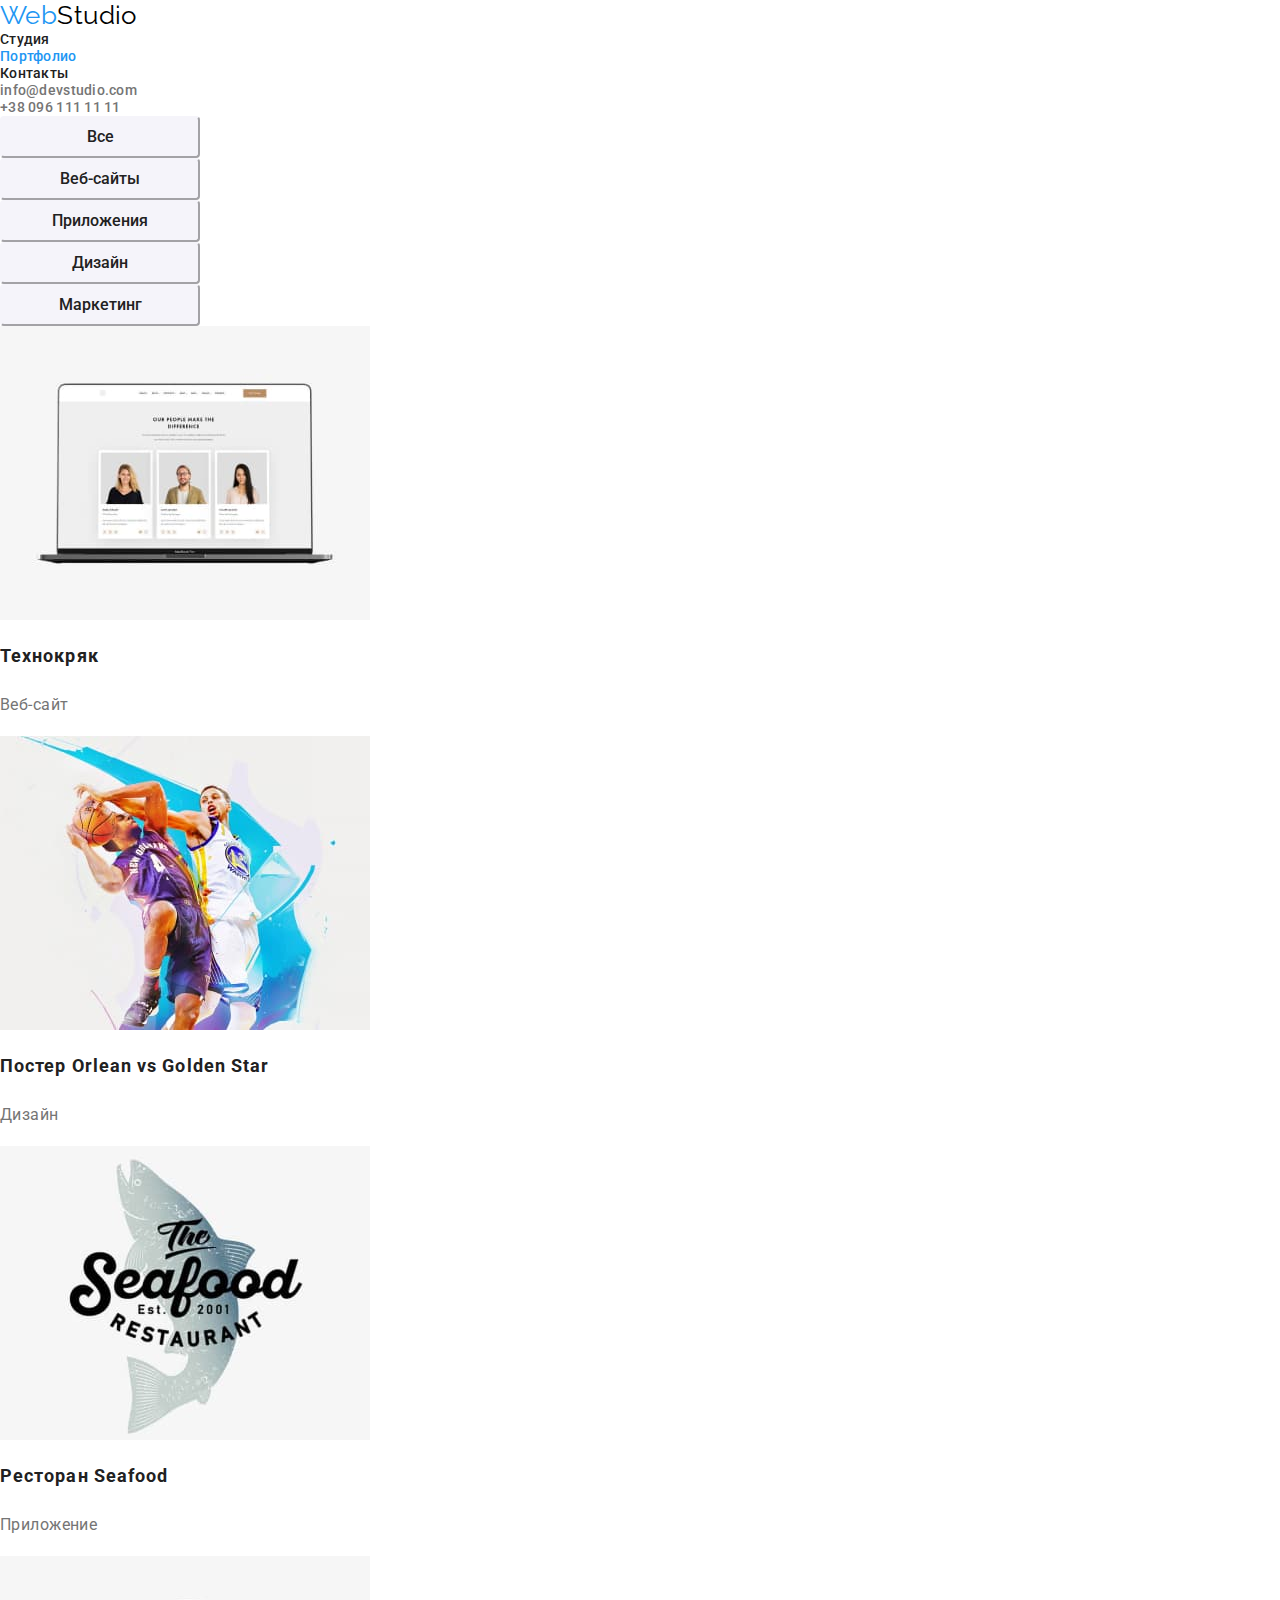
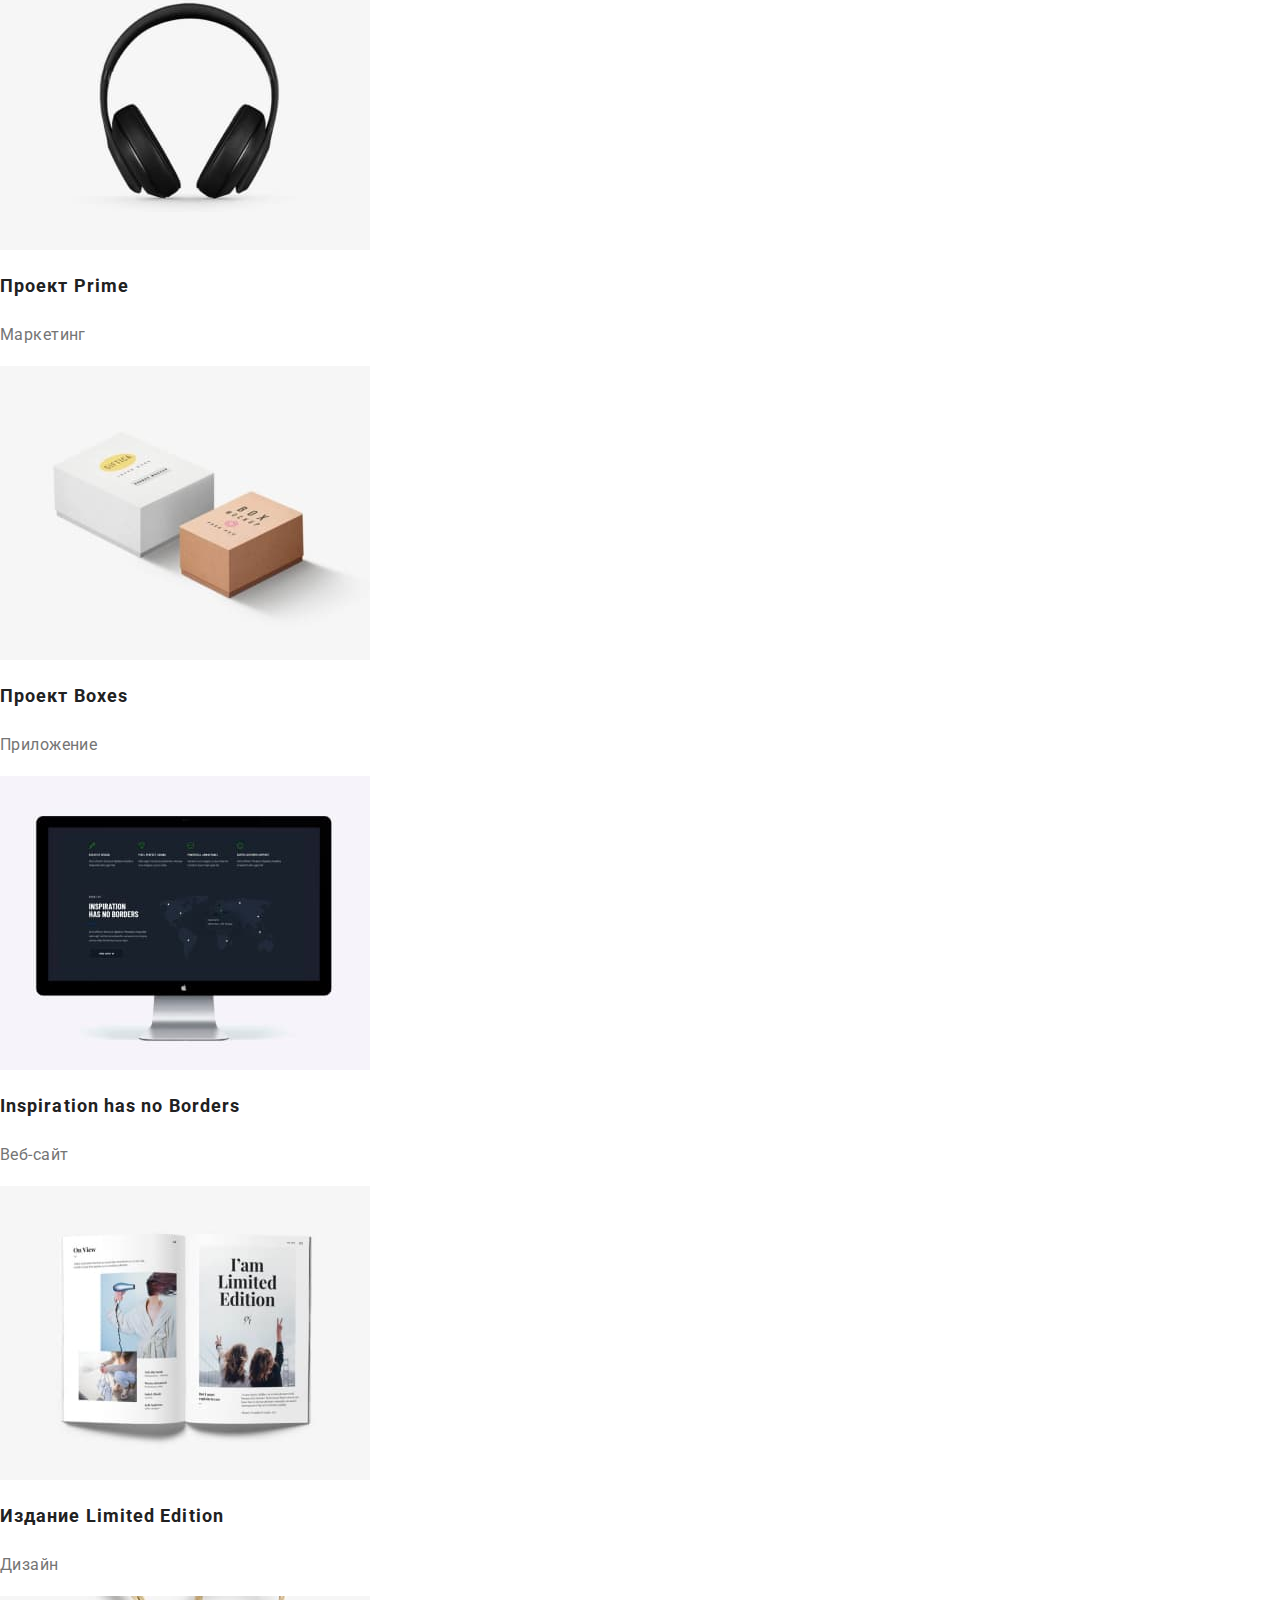
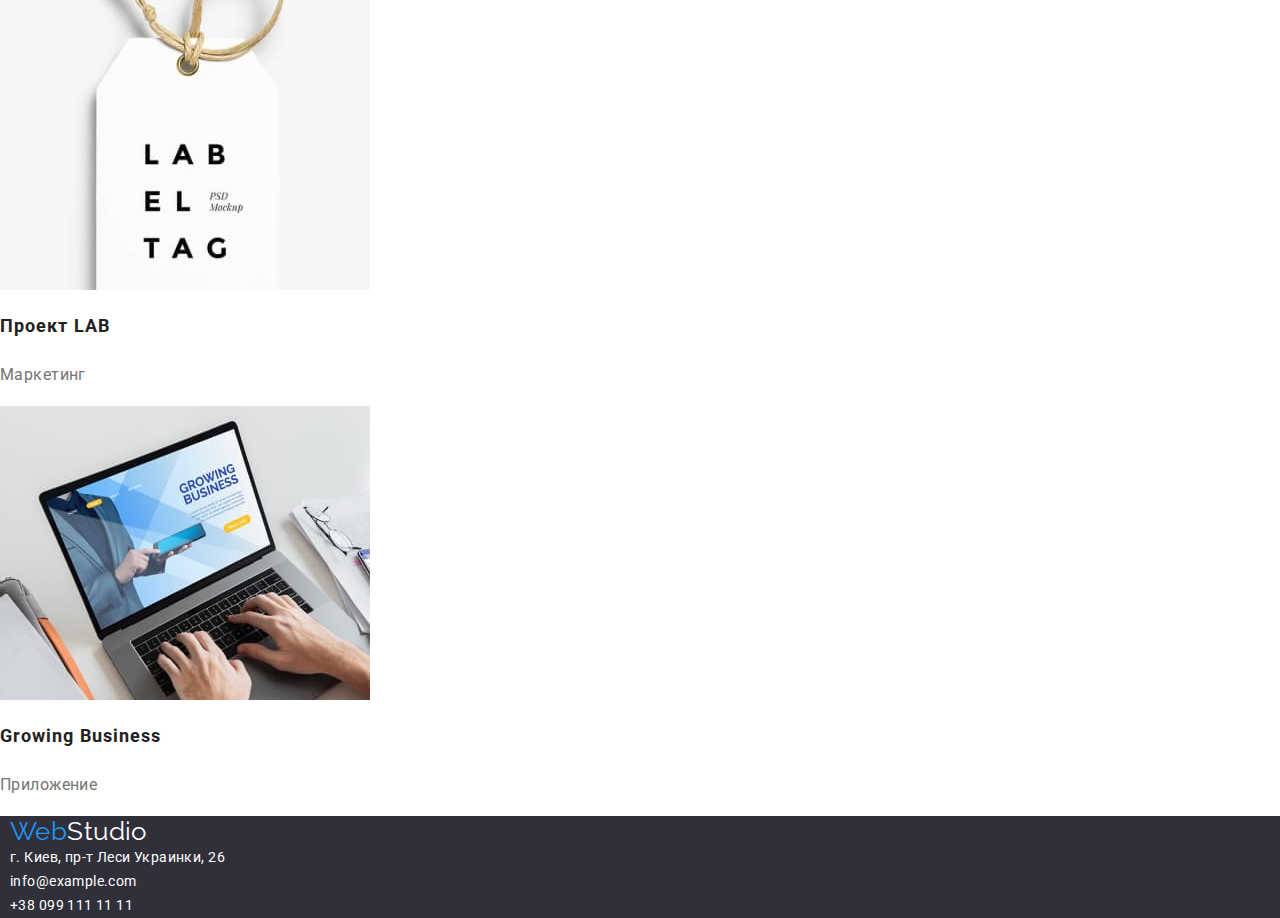
==== portfolio.html @ 4008ea49 "margin padding" ====
<!DOCTYPE html>
<html lang="ru">
<head>
    <meta charset="UTF-8">
    <meta http-equiv="X-UA-Compatible" content="IE=edge">
    <meta name="viewport" content="width=device-width, initial-scale=1.0">
    <title>Document</title>
    <link href="https://fonts.googleapis.com/css2?family=Raleway:wght@700&family=Roboto:wght@400;500;700;900&display=swap"
        rel="stylesheet">
    <link rel="stylesheet" href="https://cdnjs.cloudflare.com/ajax/libs/modern-normalize/1.0.0/modern-normalize.min.css">
    <link rel="stylesheet" href="./css/styles.css">
</head>
<body>
    <!-- Header section -->
<header>
    <nav class="header">
        <a class="logo" href="index.html">Web<span class="studio-style">Studio</span></a>
        <ul class="nav-site">
            <li>
                <a class="link" href="./index.html">Студия</a>
            </li>
            <li>
                <a class="link current" href="./portfolio.html">Портфолио</a>
            </li>
            <li>
                <a class="link" href="">Контакты</a>
            </li>
        </ul>
    </nav>
    <ul class="nav-contact">
        <li>
            <a class="email" href="mailto:info@devstudio.com">info@devstudio.com</a>
        </li>
        <li>
            <a class="tel" href="tel:+380961111111">+38 096 111 11 11</a>
        </li>
    </ul>


</header>

    <!-- Main content section -->
    <main>
        <section>
        <h1 hidden> Наши проекты</h1>  
        <ul>
            <li>
                <button type="button" class="button-port"> Все </button>
            </li>
            <li>
                <button type="button" class="button-port"> Веб-сайты </button>
            </li>
            <li> 
                <button type="button" class="button-port"> Приложения </button>
            </li>
            <li>
                 <button type="button" class="button-port"> Дизайн </button>
            </li>
            <li> <button type="button" class="button-port"> Маркетинг </button>
            </li>
        </ul>

        <ul class="projects">
            <li>
                <a href="">
                    <img src="./images/portfolio1.jpg" alt="веб-сайт технокряк" width="370">
                    <h2 class="port-title">Технокряк</h2>
                    <p class="port-text">Веб-сайт</p>
                </a>
            </li>
            <li>
                <a href="">
                    <img src="./images/portfolio2.jpg" alt="дизайн постера" width="370">
                    <h2 class="port-title">Постер <span lang="en"> Orlean vs Golden Star </span></h2>
                    <p class="port-text">Дизайн</p>
                </a>
            </li>
            <li>
               <a href="">
                    <img src="./images/portfolio3.jpg" alt="приложение ресторана" width="370">
                    <h2 class="port-title">Ресторан <span lang="en">Seafood</span></h2>
                    <p class="port-text">Приложение</p>
               </a>
            </li>
            <li>
                <a href="">
                    <img src="./images/portfolio4.jpg" alt="проект прайм" width="370">
                    <h2 class="port-title">Проект <span lang="en">Prime</span></h2>
                    <p class="port-text">Маркетинг</p>
                </a>
            </li>
            <li>
                <a href="">
                    <img src="./images/portfolio5.jpg" alt="приложение проект боксес" width="370">
                    <h2 class="port-title">Проект <span lang="en">Boxes</span> </h2>
                    <p class="port-text">Приложение</p>
                </a>
            </li>
            <li>
              <a href="">
                    <img src="./images/portfolio6.jpg" alt="веб-сайт" width="370">
                    <h2 class="port-title" lang="en">Inspiration has no Borders</h2>
                    <p class="port-text">Веб-сайт</p>
              </a>
            </li>
            <li>
               <a href="">
                    <img src="./images/portfolio7.jpg" alt="дизайн издание" width="370">
                    <h2 class="port-title">Издание <span lang="en">Limited Edition</span></h2>
                    <p class="port-text">Дизайн</p>
               </a>
            </li>
            <li>
                <a href="">
                            <img src="./images/portfolio8.jpg" alt="маркетинг проект лаб" width="370">
                            <h2 class="port-title">Проект <span lang="en">LAB</span></h2>
                            <p class="port-text">Маркетинг</p>
                </a>
            </li>
            <li>
                <a href="">
                    <img src="./images/portfolio9.jpg" alt="приложение" width="370">
                    <h2 class="port-title" lang="en">Growing Business</h2>
                    <p class="port-text">Приложение</p>
                </a>
            </li>
        </ul>
        </section>

    </main>

    <!-- Footer section -->
<footer class="footer-section">
    <a class="logo" href="index.html">Web<span class="studio-style">Studio</span></a>

    <address class="address">
        <ul class="address-list">
            <li>
                <a href="https://goo.gl/maps/Qix8SAgsikwh32vZ7" class="address-offline" target="_blank"
                    rel="noreferrer noopener">
                    г. Киев, пр-т Леси Украинки, 26</a>
            </li>
            <li>
                <a href="mailto:info@example.com" class="address-email">info@example.com</a>
            </li>
            <li>
                <a href="tel:+380991111111" class="address-tel">+38 099 111 11 11</a>
            </li>
        </ul>
    </address>
</footer>

</body>
</html>
---- css/styles.css ----
/* цвет контента 757575 */
/* цвет заголовков 212121 */
/* цвет фона команды F5F4FA */
/* синий 2196F3 */
/* герой 2F303A */
/* лого 000000 */

:root {
  --title-text-colour: #212121;
  --primary-text-colour: #757575;
  --accent-colour: #2196f3;
  --background-color: white;
  --studio-stile-color: black;
  --section-backgroun-colour: #2f303a;
  --text-white-accent-colour: #ffffff;
  --button-background-colour: #f5f4fa;
}

ul {
  list-style: none;
  padding: 0;
  margin: 0;
}
body {
  margin: 0;
  background-color: var(--background-color);
  color: var(--primary-text-colour);
  font-family: 'Roboto', sans-serif;
  font-size: 14px;
  letter-spacing: 0.03em;
}

/* Logo */
.container {
  outline: 2px solid yellowgreen;
  width: 1230px;
  margin: 0 auto;
}
.logo {
  color: var(--accent-colour);
  font-family: Raleway;
  font-size: 26px;
  line-height: 1.19;
  text-decoration: none;
}

.header .studio-style {
  color: var(--studio-stile-color);
}

/* Navigation */

.nav-site .link {
  color: var(--title-text-colour);
  font-weight: 500;
  line-height: 1.14;
  letter-spacing: 0.02em;
  text-decoration: none;
}

.nav-site .link:hover,
.nav-site .link:focus {
  color: var(--accent-colour);
}

.nav-contact .email,
.nav-contact .tel {
  color: var(--primary-text-colour);
  font-weight: 500;
  line-height: 1.14;
  letter-spacing: 0.02em;
  text-decoration: none;
}
.nav-contact .email:hover,
.nav-contact .email:focus {
  color: var(--accent-colour);
}
.nav-contact .tel:hover,
.nav-contact .tel:focus {
  color: var(--accent-colour);
}

.nav-site .link.current {
  color: var(--accent-colour);
}
/* Hero section */
.hero-section {
  background-color: #2f303a;
  text-align: center;

  outline: 1px solid red;
}
.hero-title {
  color: var(--text-white-accent-colour);
  font-weight: 900;
  font-size: 44px;
  line-height: 1.36;
  text-align: center;
  letter-spacing: 0.06em;
  text-transform: uppercase;

  margin-top: 0;
  margin-bottom: 40px;
}

/* Main content */
.section-title {
  color: var(--title-text-colour);
  font-size: 36px;
  line-height: 1.17;
  text-align: center;

  margin-top: 0;
  margin-bottom: 50px;
}
.preferences-list .content-title {
  color: var(--title-text-colour);
  line-height: 1.14;
  text-transform: uppercase;

  margin-bottom: 10;
  margin-top: 0;
}
.preferences-list .text {
  line-height: 1.71;
  margin-bottom: 0px;
  margin-top: 0;
}

/* Our team */
.team-name {
  color: var(--title-text-colour);
  font-weight: 500;
  font-size: 16px;
  line-height: 1.19;
  text-align: center;

  margin-top: 30px;
  margin-bottom: 0;
}
.position {
  font-size: 16px;
  line-height: 1.19;
  text-align: center;

  margin-top: 10px;
  margin-bottom: 0;
}

/* Footer */
.footer-section {
  background-color: var(--section-backgroun-colour);
  padding-left: 10px;
}

.address-offline,
.address-email,
.address-tel {
  font-style: normal;
  color: var(--text-white-accent-colour);
  line-height: 1.71;
}
.footer-section .studio-style {
  color: var(--text-white-accent-colour);
}
.address-offline,
.address-tel,
.address-email {
  text-decoration: none;
}
.address-offline:hover,
.address-offline:focus {
  color: var(--accent-colour);
}
.address-tel:hover,
.address-tel:focus {
  color: var(--accent-colour);
}
.address-email:hover,
.address-email:focus {
  color: var(--accent-colour);
}

/* Buttons */

.button {
  color: var(--text-white-accent-colour);
  background-color: var(--accent-colour);
  font-weight: bold;
  font-size: 16px;
  line-height: 1.88;
  cursor: pointer;

  display: inline-block;
  border-radius: 4px;
  padding: 10px 32px;
  min-width: 200px;
  text-align: center;
  /* border */
}

.button-port {
  color: var(--title-text-colour);
  background-color: var(--button-background-colour);
  font-weight: 500;
  font-size: 16px;
  line-height: 1.63;
  cursor: pointer;

  display: inline-block;
  border-radius: 4px;
  padding: 6px 22px;
  min-width: 200px;
  text-align: center;
  border-color: var(--button-background-colour);
}
.button-port:hover,
.button-port:focus {
  background-color: var(--accent-colour);
  color: var(--text-white-accent-colour);
}
/* portfolio */
.port-title {
  color: var(--title-text-colour);
  font-weight: 700;
  font-size: 18px;
  line-height: 2;
  letter-spacing: 0.06em;
}
.projects p {
  font-size: 16px;
  line-height: 1.87;
  color: var(--primary-text-colour);
}

.projects a {
  text-decoration: none;
}
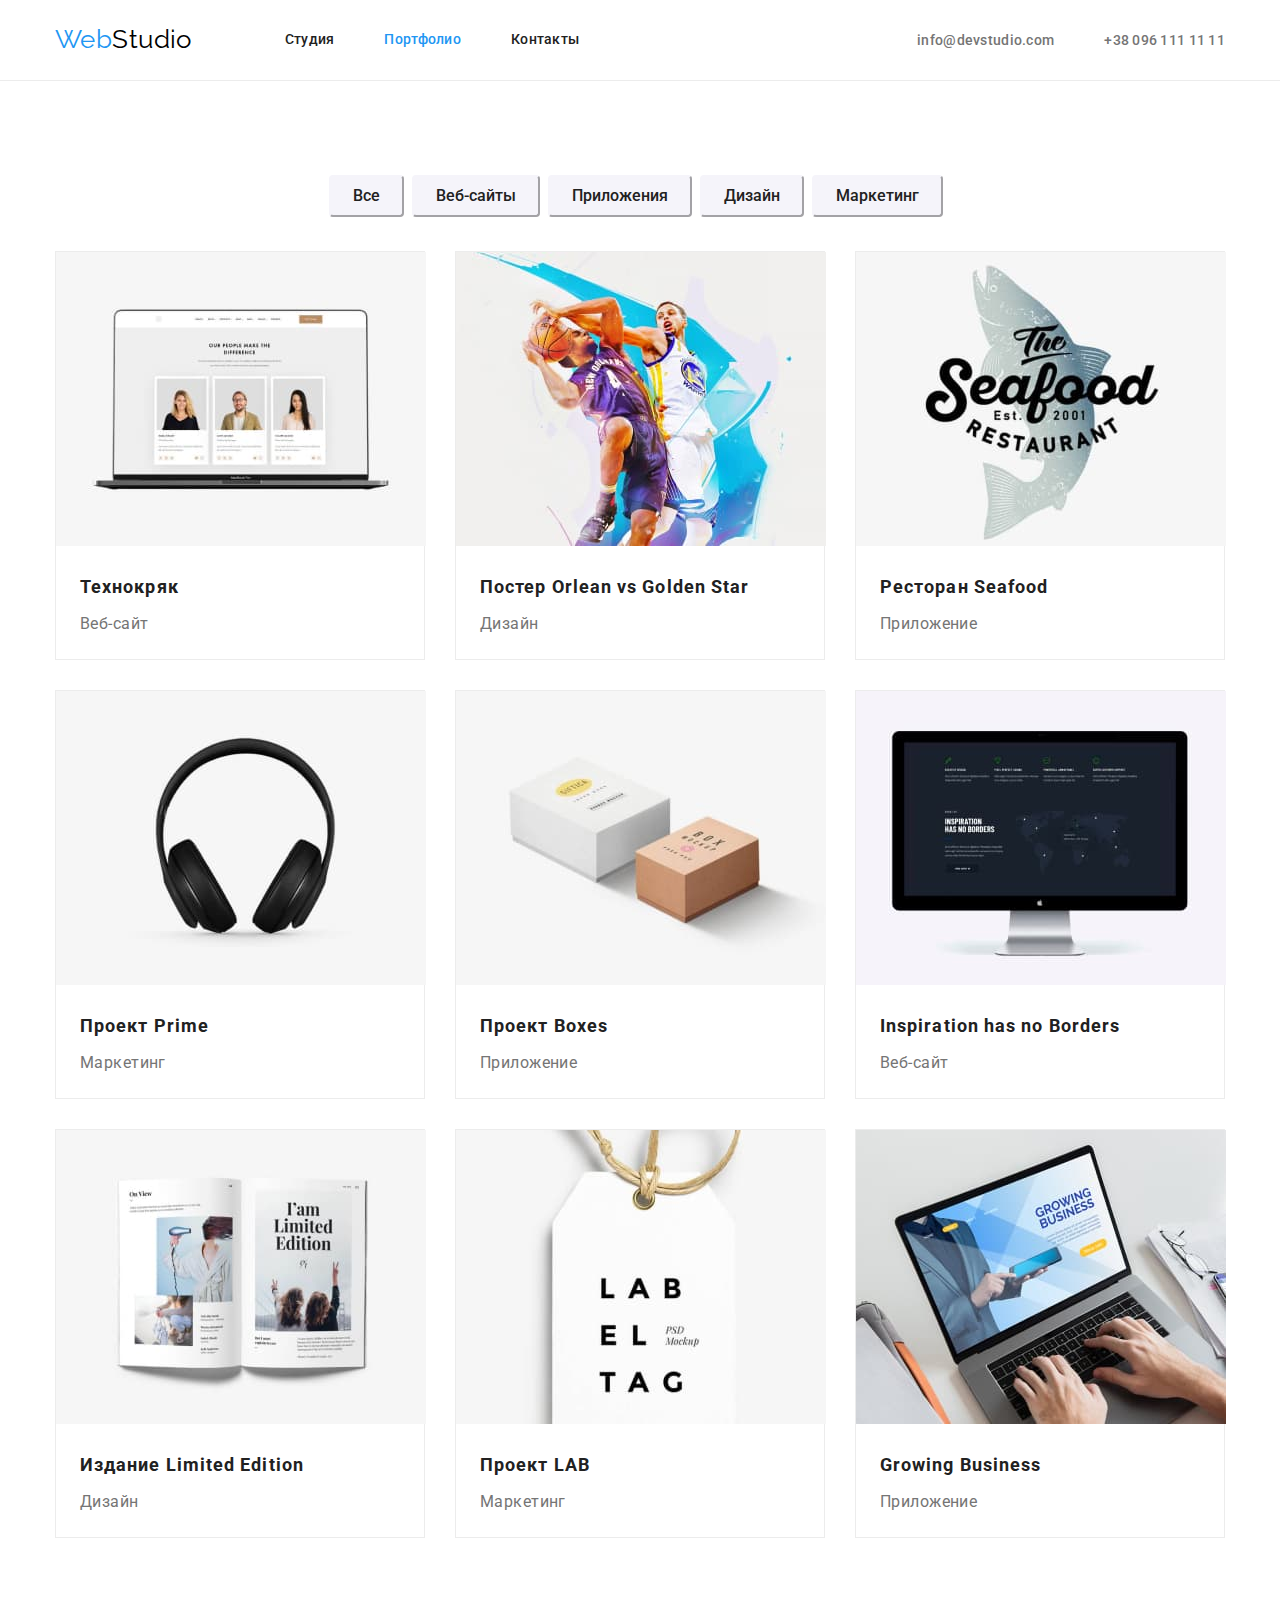
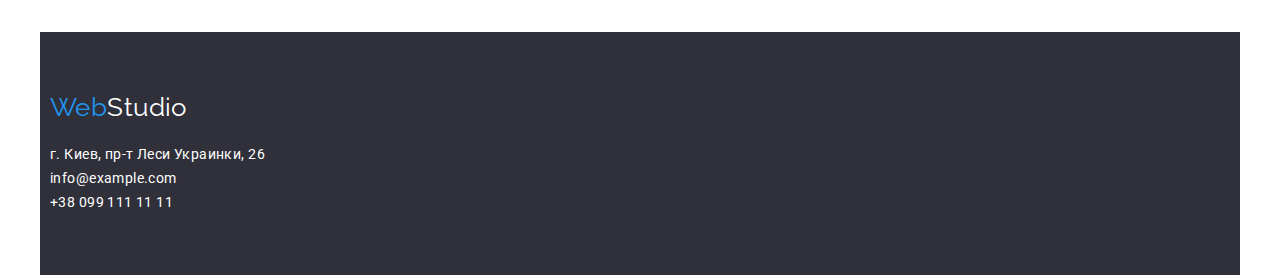
==== commit 0e92482f: "final" ====
--- a/portfolio.html
+++ b/portfolio.html
@@ -13,37 +13,39 @@
 <body>
     <!-- Header section -->
 <header>
-    <nav class="header">
-        <a class="logo" href="index.html">Web<span class="studio-style">Studio</span></a>
-        <ul class="nav-site">
+    <div class="container main-nav">
+        <nav class="header">
+            <a class="logo-header" href="index.html">Web<span class="studio-style">Studio</span></a>
+            <ul class="nav-site">
+                <li class="item">
+                    <a class="link " href="./index.html">Студия</a>
+                </li>
+                <li class="item">
+                    <a class="link current" href="./portfolio.html">Портфолио</a>
+                </li>
+                <li class="item">
+                    <a class="link" href="">Контакты</a>
+                </li>
+            </ul>
+        </nav>
+
+        <ul class="nav-contact">
             <li>
-                <a class="link" href="./index.html">Студия</a>
+                <a class="nav-contact-item email" href="mailto:info@devstudio.com">info@devstudio.com</a>
             </li>
             <li>
-                <a class="link current" href="./portfolio.html">Портфолио</a>
-            </li>
-            <li>
-                <a class="link" href="">Контакты</a>
+                <a class="nav-contact-item tel" href="tel:+380961111111">+38 096 111 11 11</a>
             </li>
         </ul>
-    </nav>
-    <ul class="nav-contact">
-        <li>
-            <a class="email" href="mailto:info@devstudio.com">info@devstudio.com</a>
-        </li>
-        <li>
-            <a class="tel" href="tel:+380961111111">+38 096 111 11 11</a>
-        </li>
-    </ul>
+    </div>
+</header>
 
-
-</header>
 
     <!-- Main content section -->
     <main>
         <section>
-        <h1 hidden> Наши проекты</h1>  
-        <ul>
+        <h1 class="projects-section"> Наши проекты</h1>  
+        <ul class="filter-list container">
             <li>
                 <button type="button" class="button-port"> Все </button>
             </li>
@@ -60,68 +62,86 @@
             </li>
         </ul>
 
-        <ul class="projects">
-            <li>
+        <ul class="projects container">
+            <li class="projects-item">
                 <a href="">
                     <img src="./images/portfolio1.jpg" alt="веб-сайт технокряк" width="370">
-                    <h2 class="port-title">Технокряк</h2>
-                    <p class="port-text">Веб-сайт</p>
+                    <div class="projects-card">
+                        <h2 class="port-title">Технокряк</h2>
+                        <p class="port-text">Веб-сайт</p>
+                    </div>
                 </a>
             </li>
-            <li>
+            <li class="projects-item">
                 <a href="">
                     <img src="./images/portfolio2.jpg" alt="дизайн постера" width="370">
-                    <h2 class="port-title">Постер <span lang="en"> Orlean vs Golden Star </span></h2>
-                    <p class="port-text">Дизайн</p>
+                    <div class="projects-card">
+                        <h2 class="port-title">Постер <span lang="en"> Orlean vs Golden Star </span></h2>
+                        <p class="port-text">Дизайн</p>
+                    </div>
                 </a>
             </li>
-            <li>
+            <li class="projects-item">
                <a href="">
                     <img src="./images/portfolio3.jpg" alt="приложение ресторана" width="370">
-                    <h2 class="port-title">Ресторан <span lang="en">Seafood</span></h2>
-                    <p class="port-text">Приложение</p>
+                   <div class="projects-card">
+                        <h2 class="port-title">Ресторан <span lang="en">Seafood</span></h2>
+                        <p class="port-text">Приложение</p>
+                   </div>
                </a>
             </li>
-            <li>
+            <li class="projects-item">
                 <a href="">
                     <img src="./images/portfolio4.jpg" alt="проект прайм" width="370">
-                    <h2 class="port-title">Проект <span lang="en">Prime</span></h2>
-                    <p class="port-text">Маркетинг</p>
+                    <div class="projects-card">
+                        <h2 class="port-title">Проект <span lang="en">Prime</span></h2>
+                        <p class="port-text">Маркетинг</p>
+                    </div>
                 </a>
             </li>
-            <li>
+            <li class="projects-item">
                 <a href="">
                     <img src="./images/portfolio5.jpg" alt="приложение проект боксес" width="370">
-                    <h2 class="port-title">Проект <span lang="en">Boxes</span> </h2>
-                    <p class="port-text">Приложение</p>
+                    <div class="projects-card">
+                        <h2 class="port-title">Проект <span lang="en">Boxes</span> </h2>
+                        <p class="port-text">Приложение</p>
+                    </div>
                 </a>
             </li>
-            <li>
+            <li class="projects-item">
               <a href="">
                     <img src="./images/portfolio6.jpg" alt="веб-сайт" width="370">
-                    <h2 class="port-title" lang="en">Inspiration has no Borders</h2>
-                    <p class="port-text">Веб-сайт</p>
+                    <div class="projects-card">
+                        <h2 class="port-title" lang="en">Inspiration has no Borders</h2>
+                        <p class="port-text">Веб-сайт</p>
+                    </div>
               </a>
             </li>
-            <li>
+            <li class="projects-item">
                <a href="">
                     <img src="./images/portfolio7.jpg" alt="дизайн издание" width="370">
-                    <h2 class="port-title">Издание <span lang="en">Limited Edition</span></h2>
-                    <p class="port-text">Дизайн</p>
+                    <div class="projects-card">
+                        <h2 class="port-title">Издание <span lang="en">Limited Edition</span></h2>
+                        <p class="port-text">Дизайн</p>
+                    </div>
                </a>
             </li>
-            <li>
+            <li class="projects-item">
                 <a href="">
-                            <img src="./images/portfolio8.jpg" alt="маркетинг проект лаб" width="370">
-                            <h2 class="port-title">Проект <span lang="en">LAB</span></h2>
-                            <p class="port-text">Маркетинг</p>
+                    <img src="./images/portfolio8.jpg" alt="маркетинг проект лаб" width="370">
+                    <div class="projects-card">
+                        <h2 class="port-title">Проект <span lang="en">LAB</span></h2>
+                        <p class="port-text">Маркетинг</p>
+                    </div>
                 </a>
             </li>
-            <li>
+            <li class="projects-item">
                 <a href="">
                     <img src="./images/portfolio9.jpg" alt="приложение" width="370">
-                    <h2 class="port-title" lang="en">Growing Business</h2>
-                    <p class="port-text">Приложение</p>
+                    <div class="projects-card">
+                        <h2 class="port-title" lang="en">Growing Business</h2>
+                        <p class="port-text">Приложение</p>
+                    </div>
                 </a>
             </li>
         </ul>
@@ -130,24 +150,26 @@
     </main>
 
     <!-- Footer section -->
-<footer class="footer-section">
-    <a class="logo" href="index.html">Web<span class="studio-style">Studio</span></a>
-
-    <address class="address">
-        <ul class="address-list">
-            <li>
-                <a href="https://goo.gl/maps/Qix8SAgsikwh32vZ7" class="address-offline" target="_blank"
-                    rel="noreferrer noopener">
-                    г. Киев, пр-т Леси Украинки, 26</a>
-            </li>
-            <li>
-                <a href="mailto:info@example.com" class="address-email">info@example.com</a>
-            </li>
-            <li>
-                <a href="tel:+380991111111" class="address-tel">+38 099 111 11 11</a>
-            </li>
-        </ul>
-    </address>
+<footer >
+    <div class="footer-section container">
+            <a class="logo-footer" href="index.html">Web<span class="studio-style">Studio</span></a>
+            
+            <address class="address">
+                <ul class="address-list">
+                    <li>
+                        <a href="https://goo.gl/maps/Qix8SAgsikwh32vZ7" class="address-offline" target="_blank"
+                            rel="noreferrer noopener">
+                            г. Киев, пр-т Леси Украинки, 26</a>
+                    </li>
+                    <li>
+                        <a href="mailto:info@example.com" class="address-email">info@example.com</a>
+                    </li>
+                    <li>
+                        <a href="tel:+380991111111" class="address-tel">+38 099 111 11 11</a>
+                    </li>
+                </ul>
+            </address>
+    </div>
 </footer>
 
 </body>
--- a/css/styles.css
+++ b/css/styles.css
@@ -14,6 +14,10 @@
   --section-backgroun-colour: #2f303a;
   --text-white-accent-colour: #ffffff;
   --button-background-colour: #f5f4fa;
+  --line-color: #ececec;
+  --team-background: #f5f4fa;
+  --team-card-bg: #ffffff;
+  --hero-button-hover: #188ce8;
 }
 
 ul {
@@ -32,25 +36,57 @@
 
 /* Logo */
 .container {
-  outline: 2px solid yellowgreen;
-  width: 1230px;
+  width: 1200px;
   margin: 0 auto;
-}
-.logo {
+  padding-left: 15px;
+  padding-right: 15px;
+
+  margin-left: auto;
+  margin-right: auto;
+}
+.logo-header {
+  display: block;
   color: var(--accent-colour);
   font-family: Raleway;
   font-size: 26px;
   line-height: 1.19;
   text-decoration: none;
+
+  padding-top: 24px;
+  margin-right: 93px;
 }
 
 .header .studio-style {
   color: var(--studio-stile-color);
 }
+header {
+  border-bottom-width: 1px;
+  border-bottom-style: solid;
+  border-bottom-color: var(--line-color);
+}
 
 /* Navigation */
-
+.main-nav {
+  display: flex;
+  align-items: center;
+  justify-content: space-around;
+}
+
+.nav-site,
+.header {
+  display: flex;
+}
+.nav-site > .item:not(:last-child) {
+  margin-right: 50px;
+}
+/* .nav-site .item {
+  outline: rebeccapurple solid 2px;
+} */
 .nav-site .link {
+  display: block;
+  padding-top: 32px;
+  padding-bottom: 32px;
+
   color: var(--title-text-colour);
   font-weight: 500;
   line-height: 1.14;
@@ -62,7 +98,13 @@
 .nav-site .link:focus {
   color: var(--accent-colour);
 }
-
+.nav-contact {
+  display: flex;
+  margin-left: auto;
+}
+.nav-contact-item.email {
+  margin-right: 50px;
+}
 .nav-contact .email,
 .nav-contact .tel {
   color: var(--primary-text-colour);
@@ -70,6 +112,9 @@
   line-height: 1.14;
   letter-spacing: 0.02em;
   text-decoration: none;
+
+  padding-top: 32px;
+  padding-bottom: 32px;
 }
 .nav-contact .email:hover,
 .nav-contact .email:focus {
@@ -87,8 +132,6 @@
 .hero-section {
   background-color: #2f303a;
   text-align: center;
-
-  outline: 1px solid red;
 }
 .hero-title {
   color: var(--text-white-accent-colour);
@@ -98,9 +141,13 @@
   text-align: center;
   letter-spacing: 0.06em;
   text-transform: uppercase;
+  width: 696px;
 
   margin-top: 0;
   margin-bottom: 40px;
+  margin-right: auto;
+  margin-left: auto;
+ 
 }
 
 /* Main content */
@@ -112,6 +159,32 @@
 
   margin-top: 0;
   margin-bottom: 50px;
+}
+.container.preferences,
+.container.doing,
+.team-section.container,
+.filter-list.container,
+.hero-section.container{
+  padding-top: 94px;
+}
+.container.projects,
+.container.doing,
+.container.team-section {
+  padding-bottom: 94px;
+}
+.hero-section.container{
+  padding-top: 200px;
+}
+.footer-section.container{
+  padding-bottom: 60px;
+}
+.preferences-list {
+  display: flex;
+}
+/* Hide invisible */
+.section-title.preferences,
+.projects-section {
+  display: none;
 }
 .preferences-list .content-title {
   color: var(--title-text-colour);
@@ -127,7 +200,39 @@
   margin-top: 0;
 }
 
-/* Our team */
+/* what we are doing */
+.doing-images {
+  display: flex;
+  justify-content: space-between;
+}
+.doing-pic,
+.team-photo {
+  display: block;
+}
+
+/* Our team  */
+.team-section{
+   background-color: var(--team-background);
+}
+.team {
+  display: flex;
+  flex-wrap: wrap;
+  margin-right: -30px;
+}
+.team-section img {
+  display: block;
+  max-width: 100%;
+}
+.team > .team-card {
+  flex-basis: calc(100% / 4 - 30px);
+  margin-right: 30px;
+   
+  border-width: 1px;
+  border-style: solid;
+  border-color: var(--line-color);
+  background-color: var(--team-card-bg);
+  border-radius: 1px;
+}
 .team-name {
   color: var(--title-text-colour);
   font-weight: 500;
@@ -144,7 +249,7 @@
   text-align: center;
 
   margin-top: 10px;
-  margin-bottom: 0;
+  margin-bottom: 30px;
 }
 
 /* Footer */
@@ -160,13 +265,26 @@
   color: var(--text-white-accent-colour);
   line-height: 1.71;
 }
+.logo-footer {
+  display: block;
+  color: var(--accent-colour);
+  font-family: Raleway;
+  font-size: 26px;
+  line-height: 1.19;
+  text-decoration: none;
+
+  padding: 60px 0 20px 0;
+  margin: 0;
+}
 .footer-section .studio-style {
   color: var(--text-white-accent-colour);
 }
+
 .address-offline,
 .address-tel,
 .address-email {
   text-decoration: none;
+  padding-bottom: 9px;
 }
 .address-offline:hover,
 .address-offline:focus {
@@ -196,7 +314,13 @@
   padding: 10px 32px;
   min-width: 200px;
   text-align: center;
+
+  margin-bottom: 200px;
   /* border */
+}
+.button:hover,
+.button:focus {
+  background-color: var(--hero-button-hover);
 }
 
 .button-port {
@@ -209,10 +333,17 @@
 
   display: inline-block;
   border-radius: 4px;
+  min-width: 70px;
+  text-align: center;
+  border-color: var(--button-background-colour);
+
   padding: 6px 22px;
-  min-width: 200px;
-  text-align: center;
-  border-color: var(--button-background-colour);
+  margin-right: 8px;
+}
+/* .button-port:last-child {
+  margin-right: 0; 
+  При задавании этого селектора на последний элемент 
+  списка применяется чего-то ко всем элементам*/ 
 }
 .button-port:hover,
 .button-port:focus {
@@ -226,13 +357,49 @@
   font-size: 18px;
   line-height: 2;
   letter-spacing: 0.06em;
-}
-.projects p {
+
+  margin: 0 0 4px 0;
+}
+.projects .port-text {
   font-size: 16px;
   line-height: 1.87;
   color: var(--primary-text-colour);
+
+  margin: 0;
 }
 
 .projects a {
   text-decoration: none;
 }
+
+.filter-list {
+  display: flex;
+  justify-content: center;
+
+  margin: 0 auto;
+}
+
+.projects {
+  display: flex;
+  flex-wrap: wrap;
+  padding-top: 34px;
+}
+.projects-item {
+  width: 370px;
+  margin-right: 30px;
+  margin-bottom: 30px;
+
+  border-width: 1px;
+  border-style: solid;
+  border-color: var(--line-color);
+}
+
+.projects-item:nth-child(3n) {
+  margin-right: 0;
+}
+.projects-item:nth-last-child(-n + 3) {
+  margin-bottom: 0;
+}
+.projects-card {
+  margin: 20px 24px;
+}
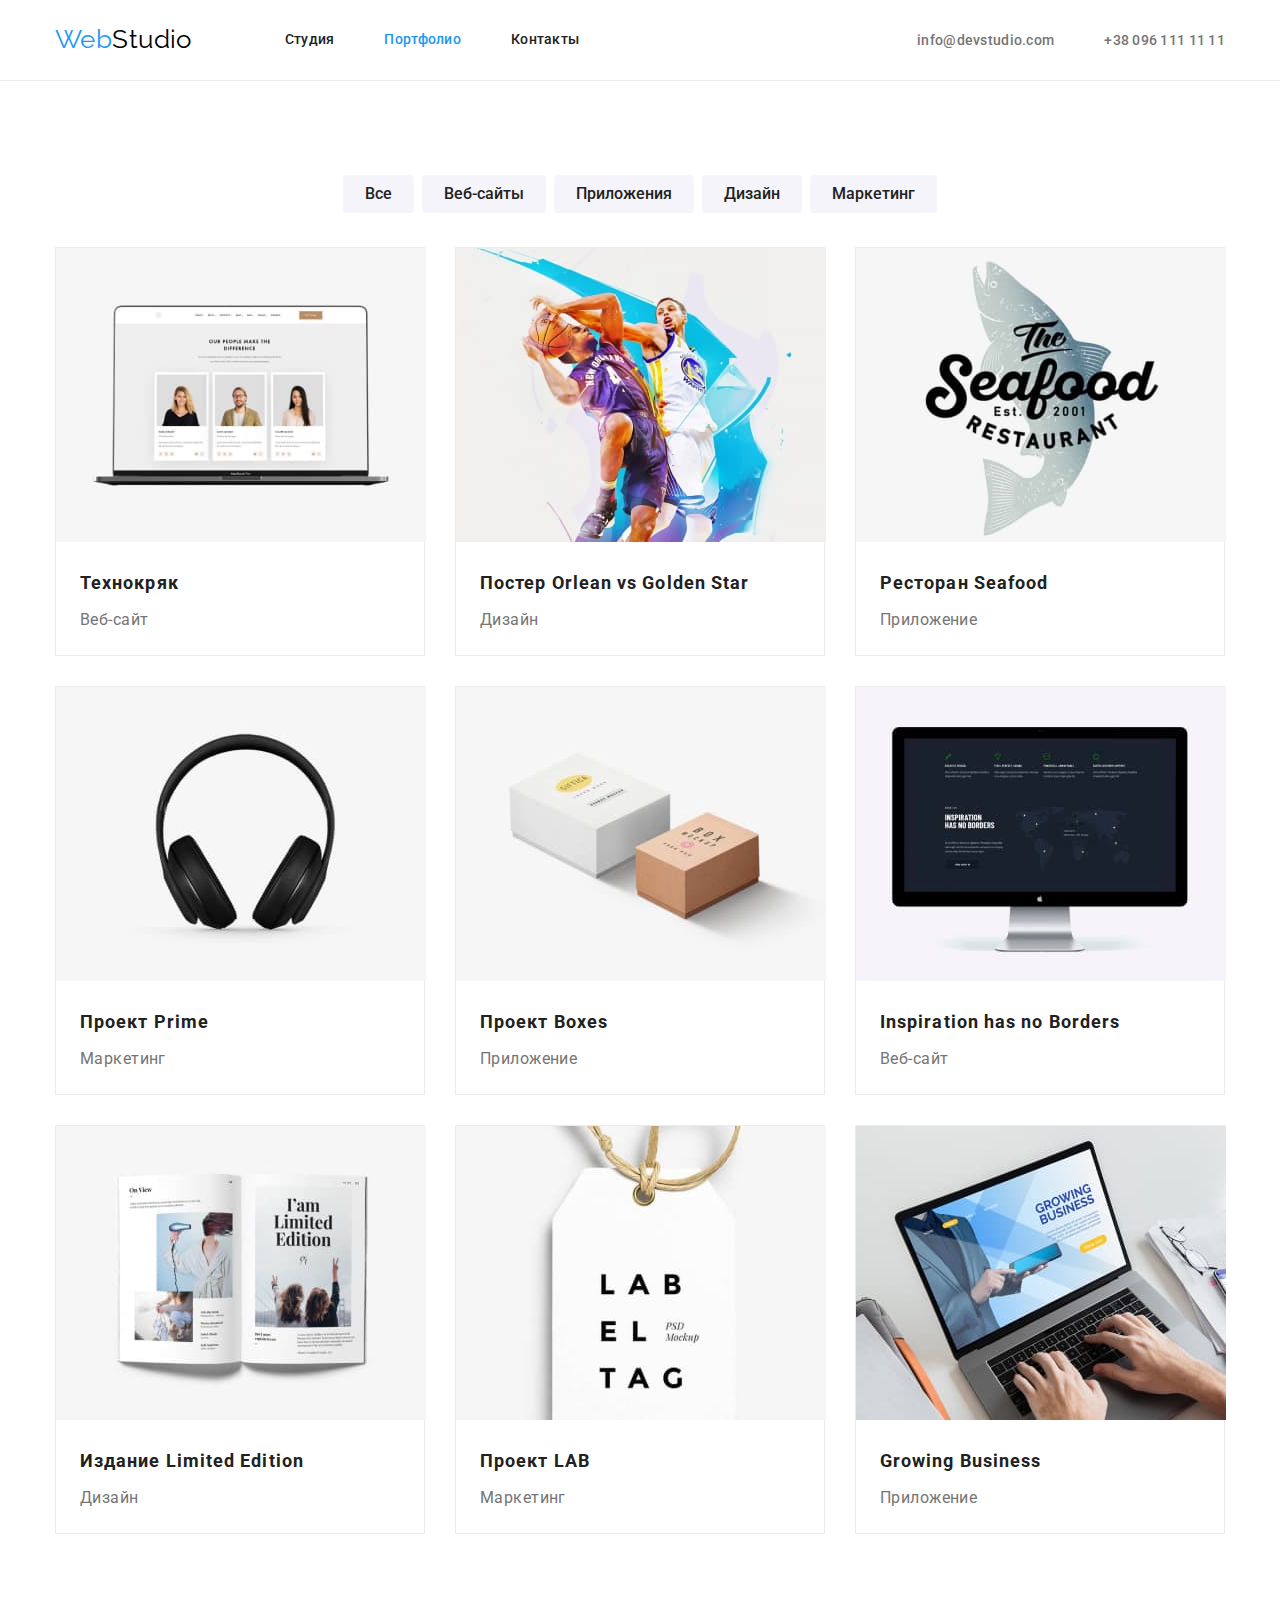
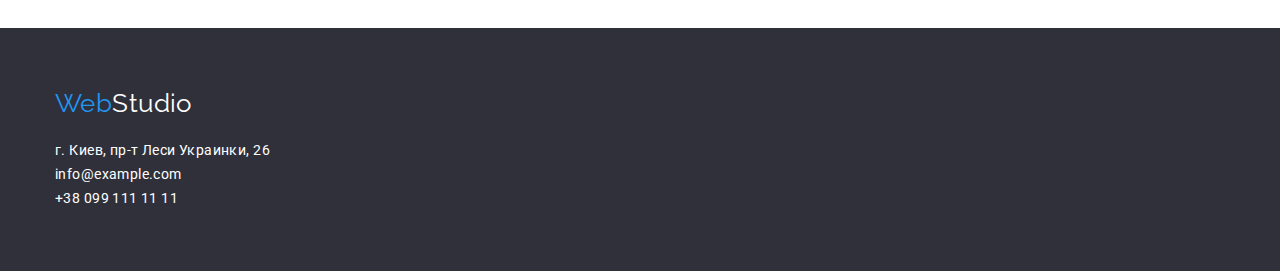
==== commit b10eac6d: "mentor comments1" ====
--- a/portfolio.html
+++ b/portfolio.html
@@ -43,22 +43,22 @@
 
     <!-- Main content section -->
     <main>
-        <section>
+        <section class="section">
         <h1 class="projects-section"> Наши проекты</h1>  
         <ul class="filter-list container">
-            <li>
+            <li class="filter-list-item">
                 <button type="button" class="button-port"> Все </button>
             </li>
-            <li>
+            <li class="filter-list-item">
                 <button type="button" class="button-port"> Веб-сайты </button>
             </li>
-            <li> 
+            <li class="filter-list-item"> 
                 <button type="button" class="button-port"> Приложения </button>
             </li>
-            <li>
+            <li class="filter-list-item">
                  <button type="button" class="button-port"> Дизайн </button>
             </li>
-            <li> <button type="button" class="button-port"> Маркетинг </button>
+            <li class="filter-list-item"> <button type="button" class="button-port"> Маркетинг </button>
             </li>
         </ul>
 
@@ -150,27 +150,27 @@
     </main>
 
     <!-- Footer section -->
-<footer >
-    <div class="footer-section container">
+    <footer class="footer-section">
+        <div class="container">
             <a class="logo-footer" href="index.html">Web<span class="studio-style">Studio</span></a>
-            
+    
             <address class="address">
                 <ul class="address-list">
                     <li>
-                        <a href="https://goo.gl/maps/Qix8SAgsikwh32vZ7" class="address-offline" target="_blank"
+                        <a href="https://goo.gl/maps/Qix8SAgsikwh32vZ7" class="address-footer" target="_blank"
                             rel="noreferrer noopener">
                             г. Киев, пр-т Леси Украинки, 26</a>
                     </li>
                     <li>
-                        <a href="mailto:info@example.com" class="address-email">info@example.com</a>
+                        <a href="mailto:info@example.com" class="address-footer">info@example.com</a>
                     </li>
                     <li>
-                        <a href="tel:+380991111111" class="address-tel">+38 099 111 11 11</a>
+                        <a href="tel:+380991111111" class="address-footer">+38 099 111 11 11</a>
                     </li>
                 </ul>
             </address>
-    </div>
-</footer>
+        </div>
+    </footer>
 
 </body>
 </html>--- a/css/styles.css
+++ b/css/styles.css
@@ -19,7 +19,16 @@
   --team-card-bg: #ffffff;
   --hero-button-hover: #188ce8;
 }
-
+h1,
+h2,
+h3,
+h4,
+h5,
+h6,
+p {
+  margin: 0;
+  padding: 0;
+}
 ul {
   list-style: none;
   padding: 0;
@@ -37,7 +46,6 @@
 /* Logo */
 .container {
   width: 1200px;
-  margin: 0 auto;
   padding-left: 15px;
   padding-right: 15px;
 
@@ -147,7 +155,6 @@
   margin-bottom: 40px;
   margin-right: auto;
   margin-left: auto;
- 
 }
 
 /* Main content */
@@ -160,26 +167,34 @@
   margin-top: 0;
   margin-bottom: 50px;
 }
-.container.preferences,
-.container.doing,
+/* .container.preferences, */
+.section {
+  padding-top: 94px;
+  padding-bottom: 94px;
+}
+.section.preferences {
+  padding-bottom: 0;
+}
+/* .container.doing,
 .team-section.container,
 .filter-list.container,
-.hero-section.container{
-  padding-top: 94px;
-}
+.hero-section.container,
 .container.projects,
-.container.doing,
-.container.team-section {
-  padding-bottom: 94px;
-}
-.hero-section.container{
+.container.preferences */
+
+.hero-section.container {
   padding-top: 200px;
-}
-.footer-section.container{
+  padding-bottom: 200px;
+}
+.footer-section.container {
   padding-bottom: 60px;
 }
 .preferences-list {
   display: flex;
+  justify-content: space-between;
+}
+.preferences-item {
+  width: 270px;
 }
 /* Hide invisible */
 .section-title.preferences,
@@ -191,13 +206,10 @@
   line-height: 1.14;
   text-transform: uppercase;
 
-  margin-bottom: 10;
-  margin-top: 0;
+  margin-bottom: 10px;
 }
 .preferences-list .text {
   line-height: 1.71;
-  margin-bottom: 0px;
-  margin-top: 0;
 }
 
 /* what we are doing */
@@ -211,8 +223,8 @@
 }
 
 /* Our team  */
-.team-section{
-   background-color: var(--team-background);
+.section.team-section {
+  background-color: var(--team-background);
 }
 .team {
   display: flex;
@@ -226,7 +238,7 @@
 .team > .team-card {
   flex-basis: calc(100% / 4 - 30px);
   margin-right: 30px;
-   
+
   border-width: 1px;
   border-style: solid;
   border-color: var(--line-color);
@@ -238,32 +250,34 @@
   font-weight: 500;
   font-size: 16px;
   line-height: 1.19;
-  text-align: center;
-
-  margin-top: 30px;
-  margin-bottom: 0;
 }
 .position {
   font-size: 16px;
   line-height: 1.19;
-  text-align: center;
 
   margin-top: 10px;
+}
+.team-text {
+  margin-top: 30px;
   margin-bottom: 30px;
+  text-align: center;
 }
 
 /* Footer */
 .footer-section {
   background-color: var(--section-backgroun-colour);
-  padding-left: 10px;
-}
-
-.address-offline,
-.address-email,
-.address-tel {
+
+  padding-top: 60px;
+  padding-bottom: 60px;
+}
+
+.address-footer {
   font-style: normal;
   color: var(--text-white-accent-colour);
   line-height: 1.71;
+
+  text-decoration: none;
+  padding-bottom: 9px;
 }
 .logo-footer {
   display: block;
@@ -273,29 +287,15 @@
   line-height: 1.19;
   text-decoration: none;
 
-  padding: 60px 0 20px 0;
-  margin: 0;
+  margin-bottom: 20px;
 }
 .footer-section .studio-style {
   color: var(--text-white-accent-colour);
 }
-
-.address-offline,
-.address-tel,
-.address-email {
-  text-decoration: none;
-  padding-bottom: 9px;
-}
-.address-offline:hover,
-.address-offline:focus {
-  color: var(--accent-colour);
-}
-.address-tel:hover,
-.address-tel:focus {
-  color: var(--accent-colour);
-}
-.address-email:hover,
-.address-email:focus {
+.address-footer {
+}
+.address-footer:hover,
+.address-footer:focus {
   color: var(--accent-colour);
 }
 
@@ -314,9 +314,7 @@
   padding: 10px 32px;
   min-width: 200px;
   text-align: center;
-
-  margin-bottom: 200px;
-  /* border */
+  border: none;
 }
 .button:hover,
 .button:focus {
@@ -330,20 +328,25 @@
   font-size: 16px;
   line-height: 1.63;
   cursor: pointer;
+  border: none;
 
   display: inline-block;
   border-radius: 4px;
   min-width: 70px;
   text-align: center;
-  border-color: var(--button-background-colour);
 
   padding: 6px 22px;
+}
+.filter-list-item {
   margin-right: 8px;
 }
-/* .button-port:last-child {
-  margin-right: 0; 
-  При задавании этого селектора на последний элемент 
-  списка применяется чего-то ко всем элементам*/ 
+.filter-list-item:last-child {
+  margin-right: 0;
+}
+.button-port:hover,
+.button-port:focus {
+  background-color: var(--accent-colour);
+  color: var(--text-white-accent-colour);
 }
 .button-port:hover,
 .button-port:focus {
@@ -364,8 +367,6 @@
   font-size: 16px;
   line-height: 1.87;
   color: var(--primary-text-colour);
-
-  margin: 0;
 }
 
 .projects a {
@@ -382,7 +383,7 @@
 .projects {
   display: flex;
   flex-wrap: wrap;
-  padding-top: 34px;
+  margin-top: 34px;
 }
 .projects-item {
   width: 370px;
@@ -403,3 +404,7 @@
 .projects-card {
   margin: 20px 24px;
 }
+/* .projects.container {
+  margin-right: -30px;
+  margin-bottom: -30px;
+} */
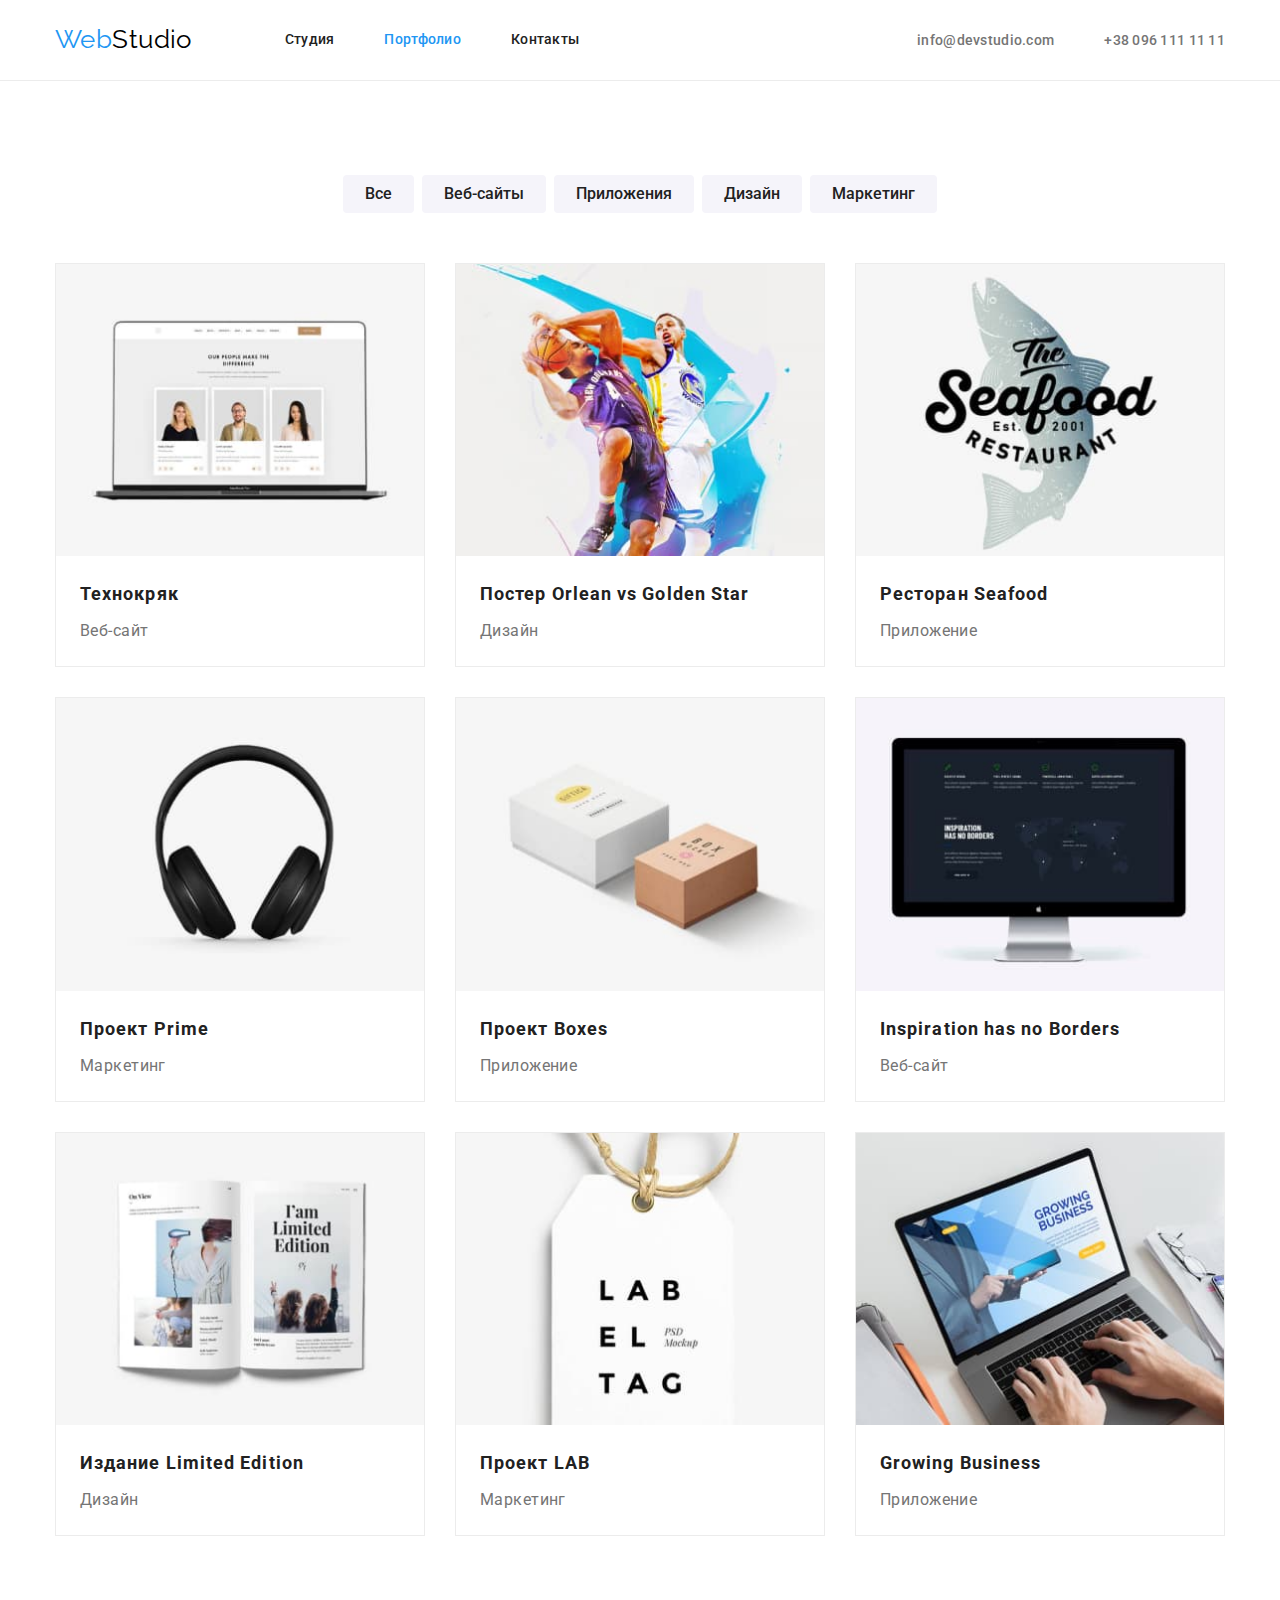
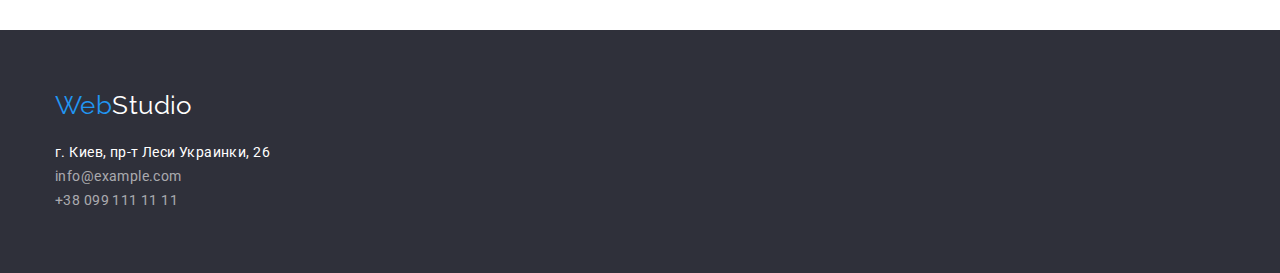
==== commit 733d217d: "mentor comments2" ====
--- a/portfolio.html
+++ b/portfolio.html
@@ -162,10 +162,10 @@
                             г. Киев, пр-т Леси Украинки, 26</a>
                     </li>
                     <li>
-                        <a href="mailto:info@example.com" class="address-footer">info@example.com</a>
+                        <a href="mailto:info@example.com" class="address-footer email">info@example.com</a>
                     </li>
                     <li>
-                        <a href="tel:+380991111111" class="address-footer">+38 099 111 11 11</a>
+                        <a href="tel:+380991111111" class="address-footer tel">+38 099 111 11 11</a>
                     </li>
                 </ul>
             </address>
--- a/css/styles.css
+++ b/css/styles.css
@@ -11,6 +11,7 @@
   --accent-colour: #2196f3;
   --background-color: white;
   --studio-stile-color: black;
+  --footer-email-tel-color: rgba(255, 255, 255, 0.6);
   --section-backgroun-colour: #2f303a;
   --text-white-accent-colour: #ffffff;
   --button-background-colour: #f5f4fa;
@@ -29,6 +30,11 @@
   margin: 0;
   padding: 0;
 }
+img {
+  display: block;
+  max-width: 100%;
+  height: auto;
+}
 ul {
   list-style: none;
   padding: 0;
@@ -140,6 +146,8 @@
 .hero-section {
   background-color: #2f303a;
   text-align: center;
+  padding-top: 200px;
+  padding-bottom: 200px;
 }
 .hero-title {
   color: var(--text-white-accent-colour);
@@ -182,10 +190,6 @@
 .container.projects,
 .container.preferences */
 
-.hero-section.container {
-  padding-top: 200px;
-  padding-bottom: 200px;
-}
 .footer-section.container {
   padding-bottom: 60px;
 }
@@ -230,10 +234,6 @@
   display: flex;
   flex-wrap: wrap;
   margin-right: -30px;
-}
-.team-section img {
-  display: block;
-  max-width: 100%;
 }
 .team > .team-card {
   flex-basis: calc(100% / 4 - 30px);
@@ -277,7 +277,7 @@
   line-height: 1.71;
 
   text-decoration: none;
-  padding-bottom: 9px;
+  margin-bottom: 9px;
 }
 .logo-footer {
   display: block;
@@ -292,7 +292,12 @@
 .footer-section .studio-style {
   color: var(--text-white-accent-colour);
 }
-.address-footer {
+.address-footer.email,
+.address-footer.tel {
+  color: var(--footer-email-tel-color);
+}
+.address-footer.tel {
+  padding-bottom: 0;
 }
 .address-footer:hover,
 .address-footer:focus {
@@ -383,7 +388,7 @@
 .projects {
   display: flex;
   flex-wrap: wrap;
-  margin-top: 34px;
+  margin-top: 50px;
 }
 .projects-item {
   width: 370px;
@@ -402,7 +407,7 @@
   margin-bottom: 0;
 }
 .projects-card {
-  margin: 20px 24px;
+  padding: 20px 24px;
 }
 /* .projects.container {
   margin-right: -30px;
